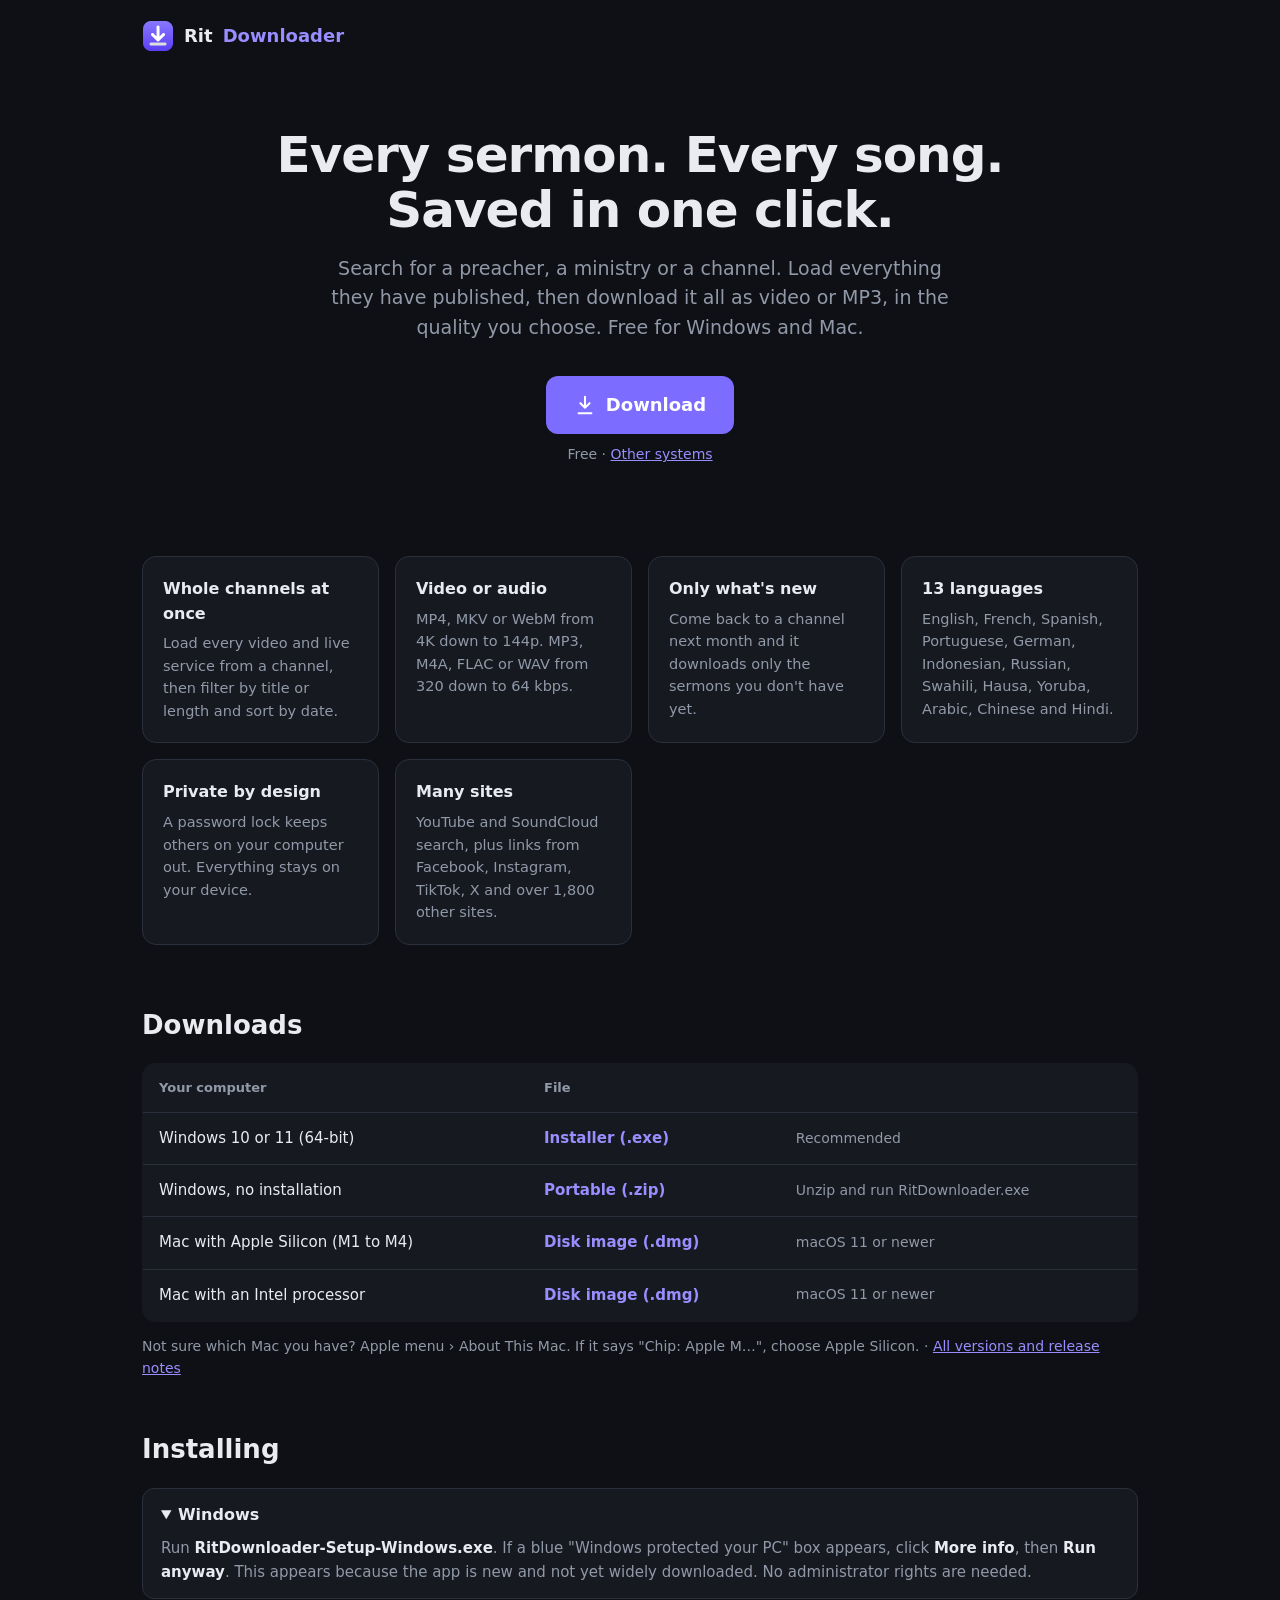
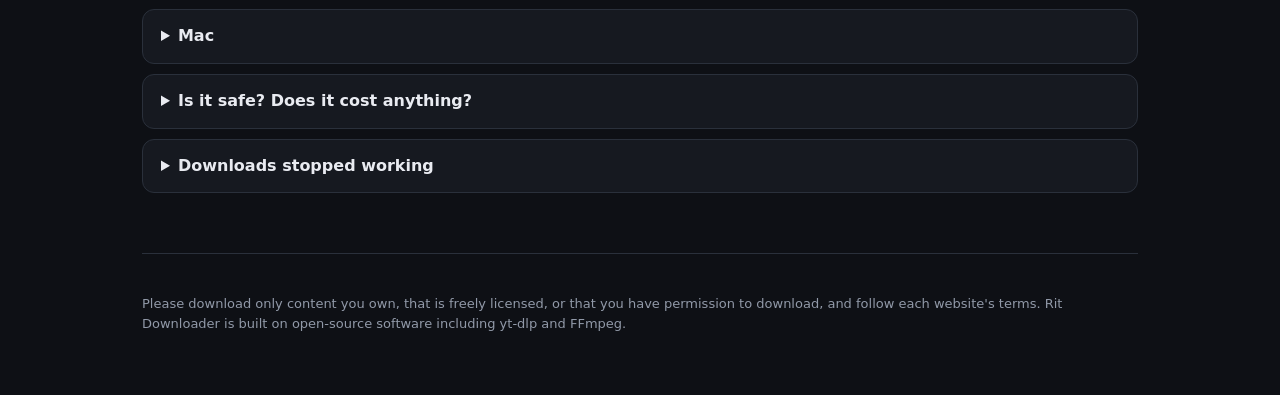
==== docs/index.html @ 05c0d30e "Rit Downloader 1.0.0 Search YouTube and 1,800+ sites, load whole channels and bulk-download video or" ====
<!doctype html>
<html lang="en">
<head>
<meta charset="utf-8">
<meta name="viewport" content="width=device-width, initial-scale=1">
<title>Rit Downloader: save sermons, music and videos in bulk</title>
<meta name="description" content="Free app for Windows and Mac. Search for a preacher or channel, load every video, and download them all as video or MP3 in the quality you choose.">
<link rel="icon" href="icon.png">
<style>
  :root { --bg:#0e1015; --s:#161920; --s2:#1d2129; --b:#2a303b; --t:#e9ebf1; --m:#9199a8; --a:#7c6cff; --a2:#9a8dff; }
  * { box-sizing: border-box; }
  body { margin:0; background:var(--bg); color:var(--t); font:16px/1.55 "Segoe UI", system-ui, -apple-system, sans-serif; }
  .wrap { max-width:1040px; margin:0 auto; padding:0 22px; }
  header { display:flex; align-items:center; gap:10px; padding:20px 0; font-weight:600; font-size:18px; }
  header img { width:32px; height:32px; }
  header b { color:var(--a2); }
  .hero { text-align:center; padding:56px 0 30px; }
  h1 { font-size:clamp(32px,5vw,50px); line-height:1.1; margin:0 0 16px; letter-spacing:-.02em; }
  .lead { color:var(--m); font-size:19px; max-width:640px; margin:0 auto 34px; }
  .cta { display:inline-flex; flex-direction:column; align-items:center; gap:10px; }
  .btn { display:inline-flex; align-items:center; gap:10px; background:var(--a); color:#fff; text-decoration:none; font-weight:650; font-size:18px; padding:15px 28px; border-radius:12px; }
  .btn:hover { background:var(--a2); }
  .btn svg { width:22px; height:22px; fill:none; stroke:currentColor; stroke-width:2.2; stroke-linecap:round; stroke-linejoin:round; }
  .small { color:var(--m); font-size:14px; }
  .small a { color:var(--a2); }
  .shot { margin:44px auto 0; max-width:960px; border:1px solid var(--b); border-radius:14px; overflow:hidden; box-shadow:0 20px 60px rgba(0,0,0,.5); background:var(--s); }
  .shot img { display:block; width:100%; }
  .grid { display:grid; grid-template-columns:repeat(auto-fit,minmax(230px,1fr)); gap:16px; margin:60px 0; }
  .card { background:var(--s); border:1px solid var(--b); border-radius:14px; padding:20px; }
  .card h3 { margin:0 0 6px; font-size:16px; }
  .card p { margin:0; color:var(--m); font-size:14.5px; }
  h2 { font-size:26px; margin:0 0 18px; }
  table { width:100%; border-collapse:collapse; background:var(--s); border:1px solid var(--b); border-radius:14px; overflow:hidden; }
  td, th { padding:14px 16px; border-bottom:1px solid var(--b); text-align:left; font-size:15px; }
  th { color:var(--m); font-weight:600; font-size:13px; }
  td a { color:var(--a2); font-weight:600; text-decoration:none; }
  .steps { color:var(--m); font-size:15px; }
  .steps b { color:var(--t); }
  details { background:var(--s); border:1px solid var(--b); border-radius:12px; padding:14px 18px; margin-bottom:10px; }
  summary { cursor:pointer; font-weight:600; }
  details p { color:var(--m); margin:10px 0 0; font-size:15px; }
  footer { color:var(--m); font-size:13px; padding:40px 0 60px; border-top:1px solid var(--b); margin-top:60px; }
</style>
</head>
<body>
<div class="wrap">
  <header><img src="icon.png" alt=""> Rit <b>Downloader</b></header>

  <section class="hero">
    <h1>Every sermon. Every song.<br>Saved in one click.</h1>
    <p class="lead">Search for a preacher, a ministry or a channel. Load everything they have published, then download it all as video or MP3, in the quality you choose. Free for Windows and Mac.</p>
    <div class="cta">
      <a class="btn" id="mainBtn" href="#downloads">
        <svg viewBox="0 0 24 24"><path d="M12 3v12M7 10l5 5 5-5M5 21h14"/></svg>
        <span id="mainLabel">Download</span>
      </a>
      <span class="small" id="mainNote">Free &middot; <a href="#downloads">Other systems</a></span>
    </div>
    <div class="shot"><img src="screenshot.png" alt="Rit Downloader showing a channel's sermons ready to download" onerror="this.parentNode.remove()"></div>
  </section>

  <section class="grid">
    <div class="card"><h3>Whole channels at once</h3><p>Load every video and live service from a channel, then filter by title or length and sort by date.</p></div>
    <div class="card"><h3>Video or audio</h3><p>MP4, MKV or WebM from 4K down to 144p. MP3, M4A, FLAC or WAV from 320 down to 64 kbps.</p></div>
    <div class="card"><h3>Only what's new</h3><p>Come back to a channel next month and it downloads only the sermons you don't have yet.</p></div>
    <div class="card"><h3>13 languages</h3><p>English, French, Spanish, Portuguese, German, Indonesian, Russian, Swahili, Hausa, Yoruba, Arabic, Chinese and Hindi.</p></div>
    <div class="card"><h3>Private by design</h3><p>A password lock keeps others on your computer out. Everything stays on your device.</p></div>
    <div class="card"><h3>Many sites</h3><p>YouTube and SoundCloud search, plus links from Facebook, Instagram, TikTok, X and over 1,800 other sites.</p></div>
  </section>

  <section id="downloads">
    <h2>Downloads</h2>
    <table>
      <tr><th>Your computer</th><th>File</th><th></th></tr>
      <tr><td>Windows 10 or 11 (64-bit)</td><td><a data-file="RitDownloader-Setup-Windows.exe" href="#">Installer (.exe)</a></td><td class="small">Recommended</td></tr>
      <tr><td>Windows, no installation</td><td><a data-file="RitDownloader-Portable-Windows.zip" href="#">Portable (.zip)</a></td><td class="small">Unzip and run RitDownloader.exe</td></tr>
      <tr><td>Mac with Apple Silicon (M1 to M4)</td><td><a data-file="RitDownloader-macOS-AppleSilicon.dmg" href="#">Disk image (.dmg)</a></td><td class="small">macOS 11 or newer</td></tr>
      <tr><td>Mac with an Intel processor</td><td><a data-file="RitDownloader-macOS-Intel.dmg" href="#">Disk image (.dmg)</a></td><td class="small">macOS 11 or newer</td></tr>
    </table>
    <p class="small">Not sure which Mac you have? Apple menu &rsaquo; About This Mac. If it says "Chip: Apple M&hellip;", choose Apple Silicon. &middot; <a id="allReleases" href="#">All versions and release notes</a></p>
  </section>

  <section style="margin-top:50px">
    <h2>Installing</h2>
    <details open><summary>Windows</summary>
      <p class="steps">Run <b>RitDownloader-Setup-Windows.exe</b>. If a blue "Windows protected your PC" box appears, click <b>More info</b>, then <b>Run anyway</b>. This appears because the app is new and not yet widely downloaded. No administrator rights are needed.</p></details>
    <details><summary>Mac</summary>
      <p class="steps">Open the .dmg and drag <b>Rit Downloader</b> into <b>Applications</b>. The first time you open it, macOS may block it. On macOS 15 or newer, go to <b>System Settings &rsaquo; Privacy &amp; Security</b> and click <b>Open Anyway</b>. On older versions, right-click the app and choose <b>Open</b>. The app then appears in the menu bar at the top of the screen.</p></details>
    <details><summary>Is it safe? Does it cost anything?</summary>
      <p>It's free. It runs entirely on your own computer and doesn't collect or send any personal data. It connects only to the sites you download from and, to check for updates, to GitHub.</p></details>
    <details><summary>Downloads stopped working</summary>
      <p>Open <b>Settings &rsaquo; Update</b> in the app. Video sites change often and the download engine updates to keep up.</p></details>
  </section>

  <footer>
    Please download only content you own, that is freely licensed, or that you have permission to download, and follow each website's terms.
    Rit Downloader is built on open-source software including yt-dlp and FFmpeg.
  </footer>
</div>
<script>
  // Repository is detected from the GitHub Pages address (user.github.io/repo), or set it here:
  const REPO_OVERRIDE = "SirrJay/rit-downloader";
  const m = location.hostname.match(/^([\w-]+)\.github\.io$/);
  const repo = REPO_OVERRIDE || (m ? `${m[1]}/${location.pathname.split("/")[1]}` : "");
  const base = repo ? `https://github.com/${repo}/releases/latest/download/` : "#";
  document.querySelectorAll("[data-file]").forEach(a => a.href = repo ? base + a.dataset.file : "#");
  document.getElementById("allReleases").href = repo ? `https://github.com/${repo}/releases` : "#";

  const ua = navigator.userAgent, plat = navigator.userAgentData?.platform || navigator.platform || "";
  let file = null, label = "Download";
  if (/Win/i.test(plat) || /Windows/i.test(ua)) { file = "RitDownloader-Setup-Windows.exe"; label = "Download for Windows"; }
  else if (/Mac/i.test(plat) || /Macintosh/i.test(ua)) {
    file = "RitDownloader-macOS-AppleSilicon.dmg"; label = "Download for Mac";
    // Apple Silicon can't be detected reliably in every browser; the table below lists both.
    try {
      const c = document.createElement("canvas").getContext("webgl");
      const r = c && c.getExtension("WEBGL_debug_renderer_info") && c.getParameter(c.getExtension("WEBGL_debug_renderer_info").UNMASKED_RENDERER_WEBGL);
      if (r && /Intel|AMD|Radeon/i.test(r) && !/Apple/i.test(r)) { file = "RitDownloader-macOS-Intel.dmg"; label = "Download for Mac (Intel)"; }
    } catch (e) {}
  }
  if (file && repo) {
    document.getElementById("mainBtn").href = base + file;
    document.getElementById("mainLabel").textContent = label;
  }
</script>
</body>
</html>
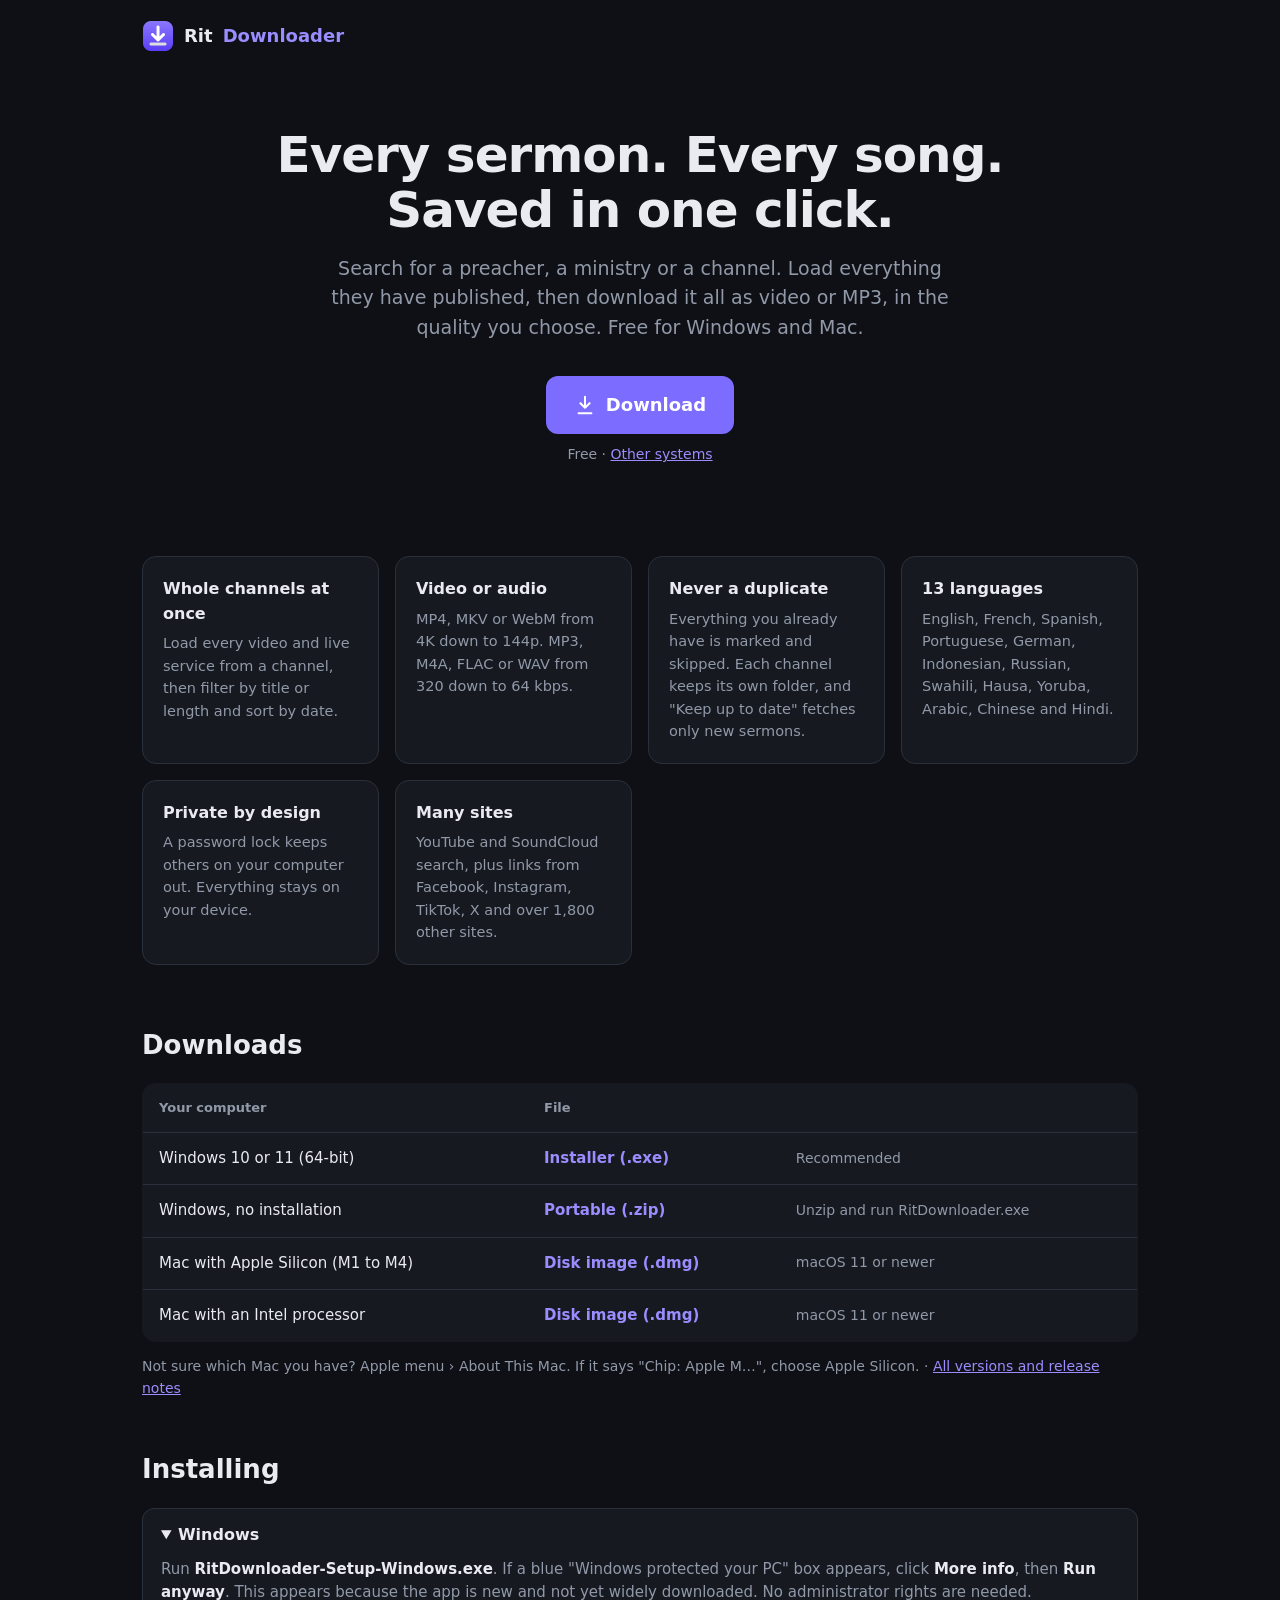
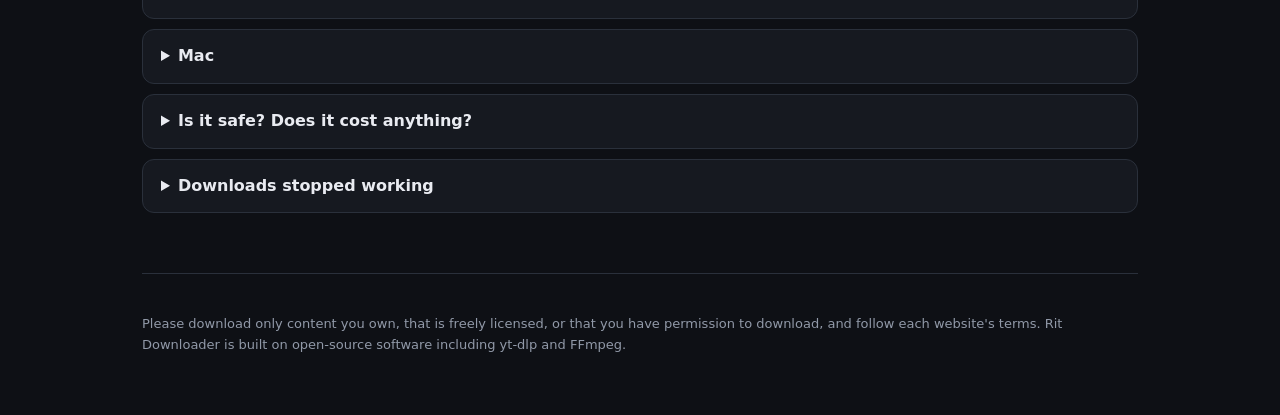
==== commit 8ea2ce89: "Rit Downloader 1.1.0: library, no duplicates, one folder per channel - Library (SQLite) remembers ev" ====
--- a/docs/index.html
+++ b/docs/index.html
@@ -62,7 +62,7 @@
   <section class="grid">
     <div class="card"><h3>Whole channels at once</h3><p>Load every video and live service from a channel, then filter by title or length and sort by date.</p></div>
     <div class="card"><h3>Video or audio</h3><p>MP4, MKV or WebM from 4K down to 144p. MP3, M4A, FLAC or WAV from 320 down to 64 kbps.</p></div>
-    <div class="card"><h3>Only what's new</h3><p>Come back to a channel next month and it downloads only the sermons you don't have yet.</p></div>
+    <div class="card"><h3>Never a duplicate</h3><p>Everything you already have is marked and skipped. Each channel keeps its own folder, and "Keep up to date" fetches only new sermons.</p></div>
     <div class="card"><h3>13 languages</h3><p>English, French, Spanish, Portuguese, German, Indonesian, Russian, Swahili, Hausa, Yoruba, Arabic, Chinese and Hindi.</p></div>
     <div class="card"><h3>Private by design</h3><p>A password lock keeps others on your computer out. Everything stays on your device.</p></div>
     <div class="card"><h3>Many sites</h3><p>YouTube and SoundCloud search, plus links from Facebook, Instagram, TikTok, X and over 1,800 other sites.</p></div>
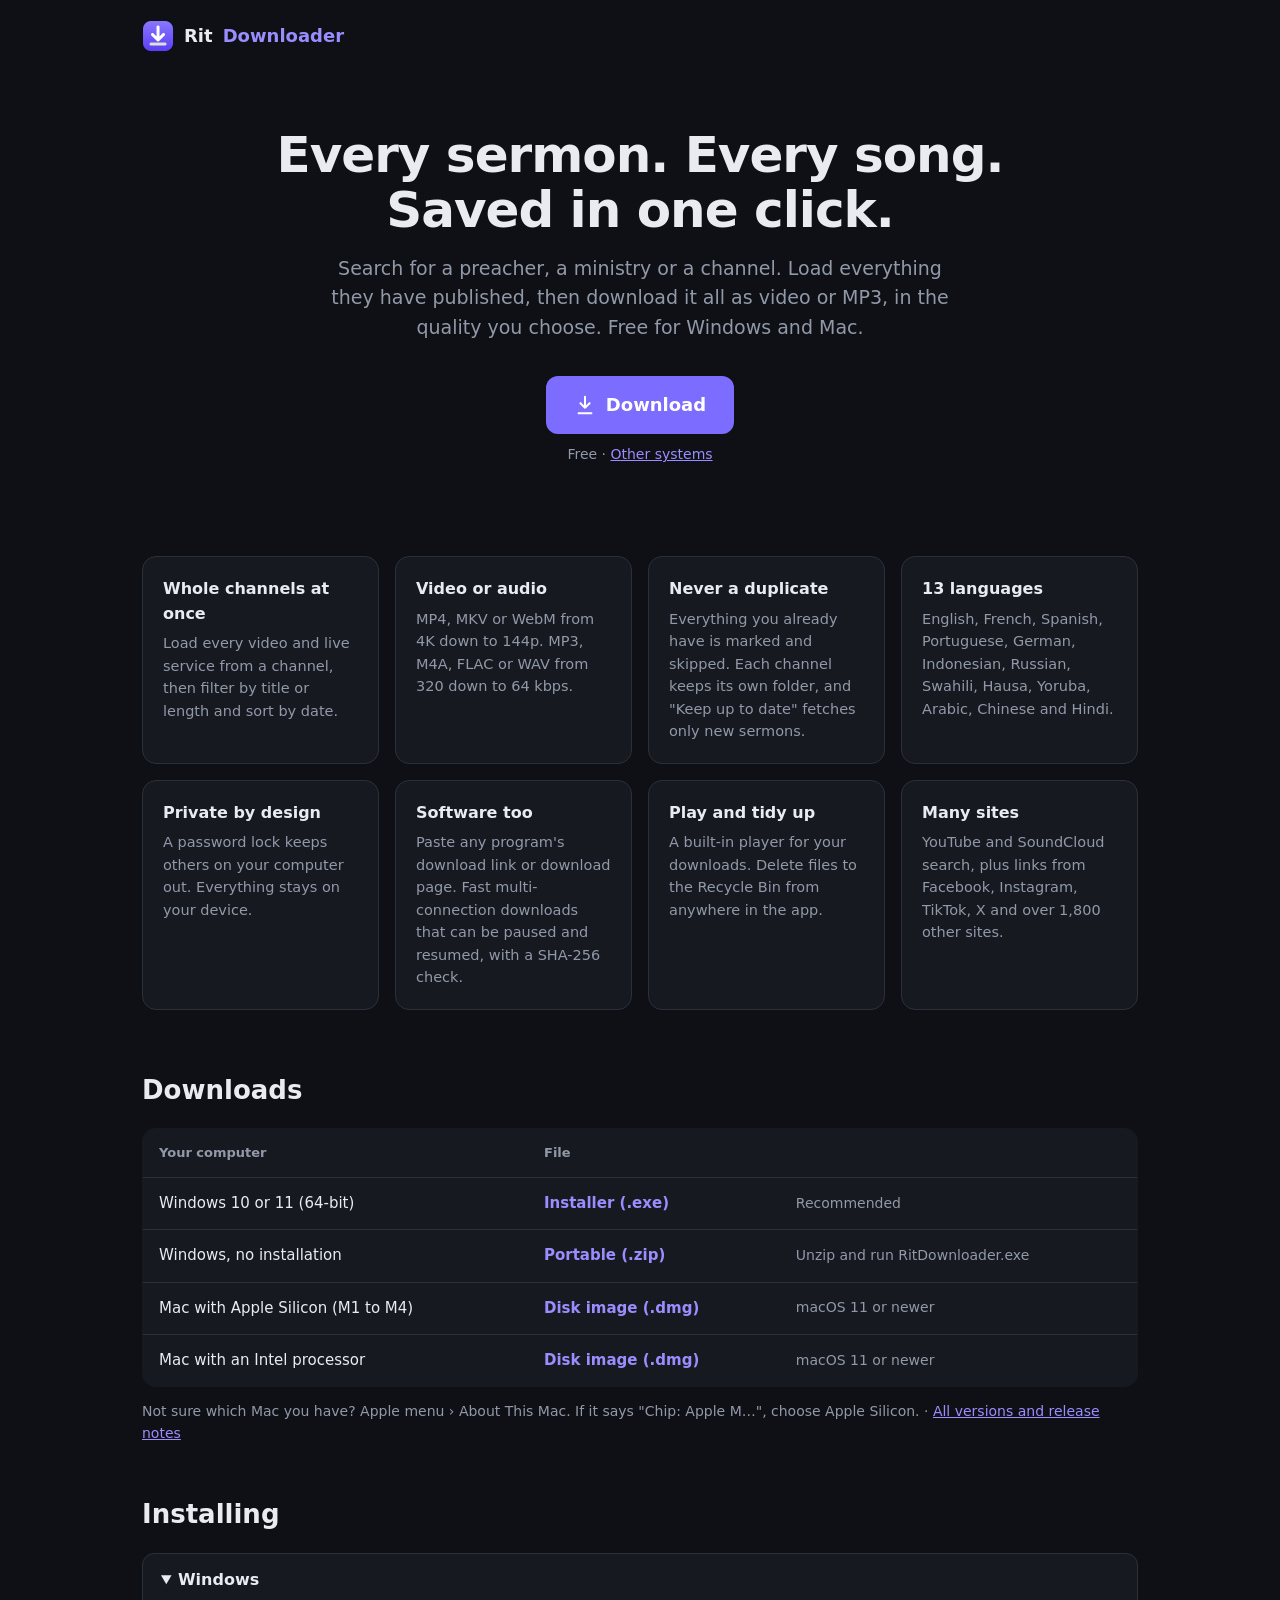
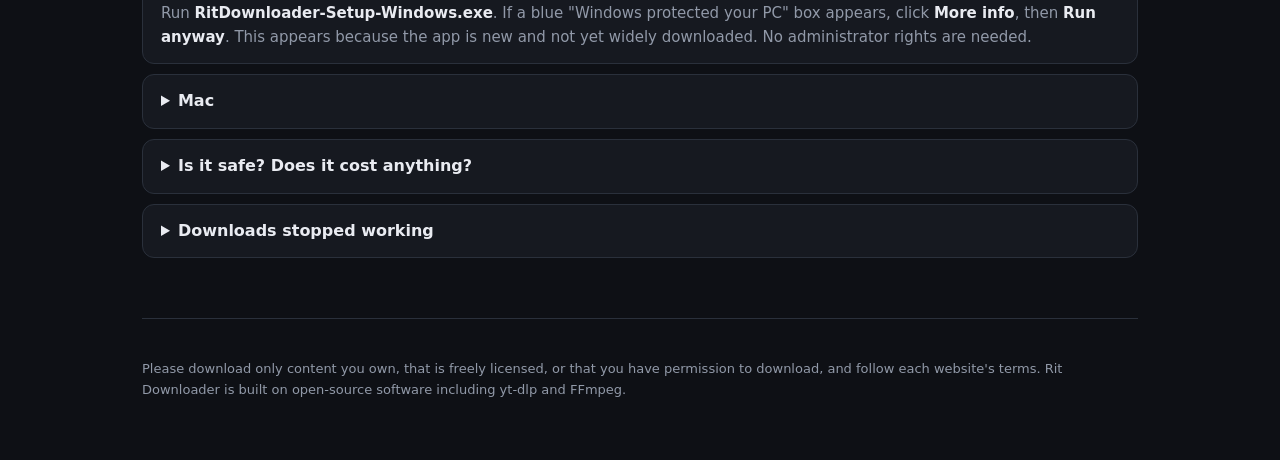
==== commit a933b602: "Rit Downloader 1.4.0: software & file downloads, built-in player, delete files - Paste a direct down" ====
--- a/docs/index.html
+++ b/docs/index.html
@@ -65,6 +65,8 @@
     <div class="card"><h3>Never a duplicate</h3><p>Everything you already have is marked and skipped. Each channel keeps its own folder, and "Keep up to date" fetches only new sermons.</p></div>
     <div class="card"><h3>13 languages</h3><p>English, French, Spanish, Portuguese, German, Indonesian, Russian, Swahili, Hausa, Yoruba, Arabic, Chinese and Hindi.</p></div>
     <div class="card"><h3>Private by design</h3><p>A password lock keeps others on your computer out. Everything stays on your device.</p></div>
+    <div class="card"><h3>Software too</h3><p>Paste any program's download link or download page. Fast multi-connection downloads that can be paused and resumed, with a SHA-256 check.</p></div>
+    <div class="card"><h3>Play and tidy up</h3><p>A built-in player for your downloads. Delete files to the Recycle Bin from anywhere in the app.</p></div>
     <div class="card"><h3>Many sites</h3><p>YouTube and SoundCloud search, plus links from Facebook, Instagram, TikTok, X and over 1,800 other sites.</p></div>
   </section>
 
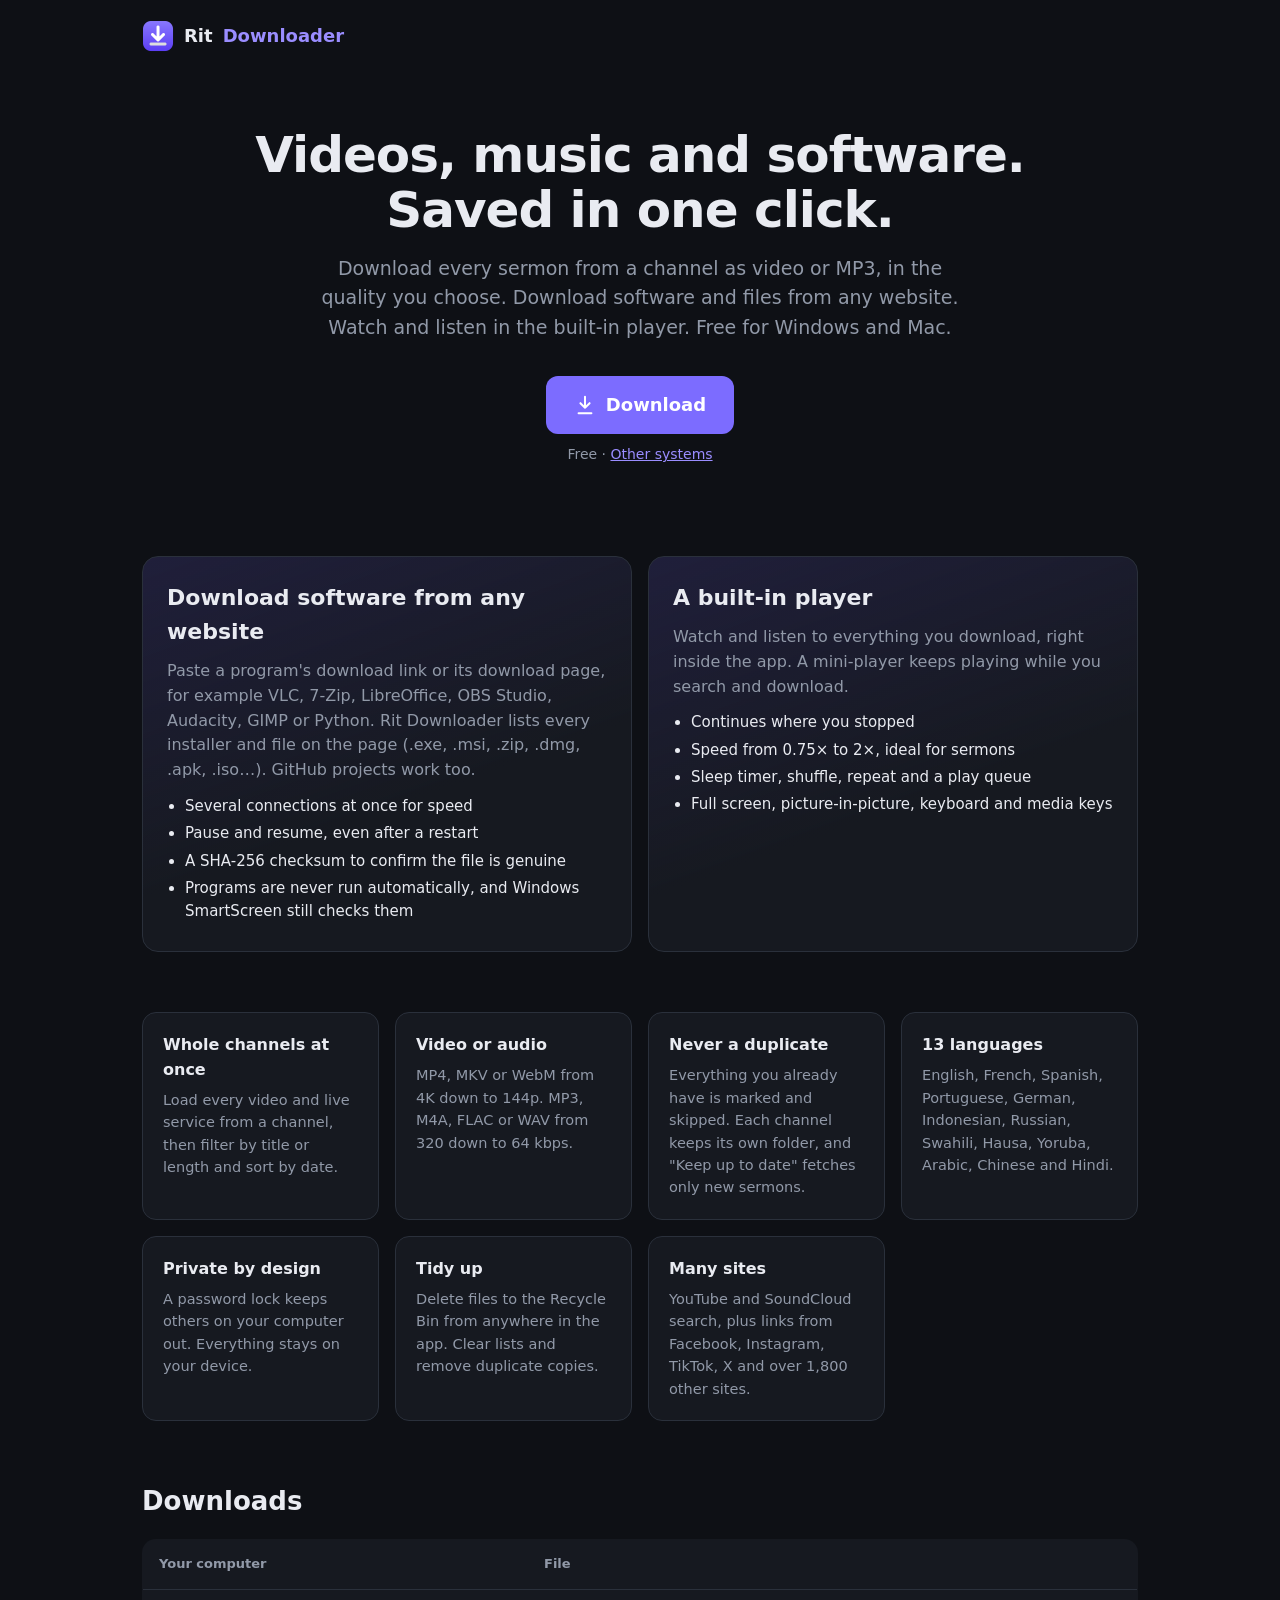
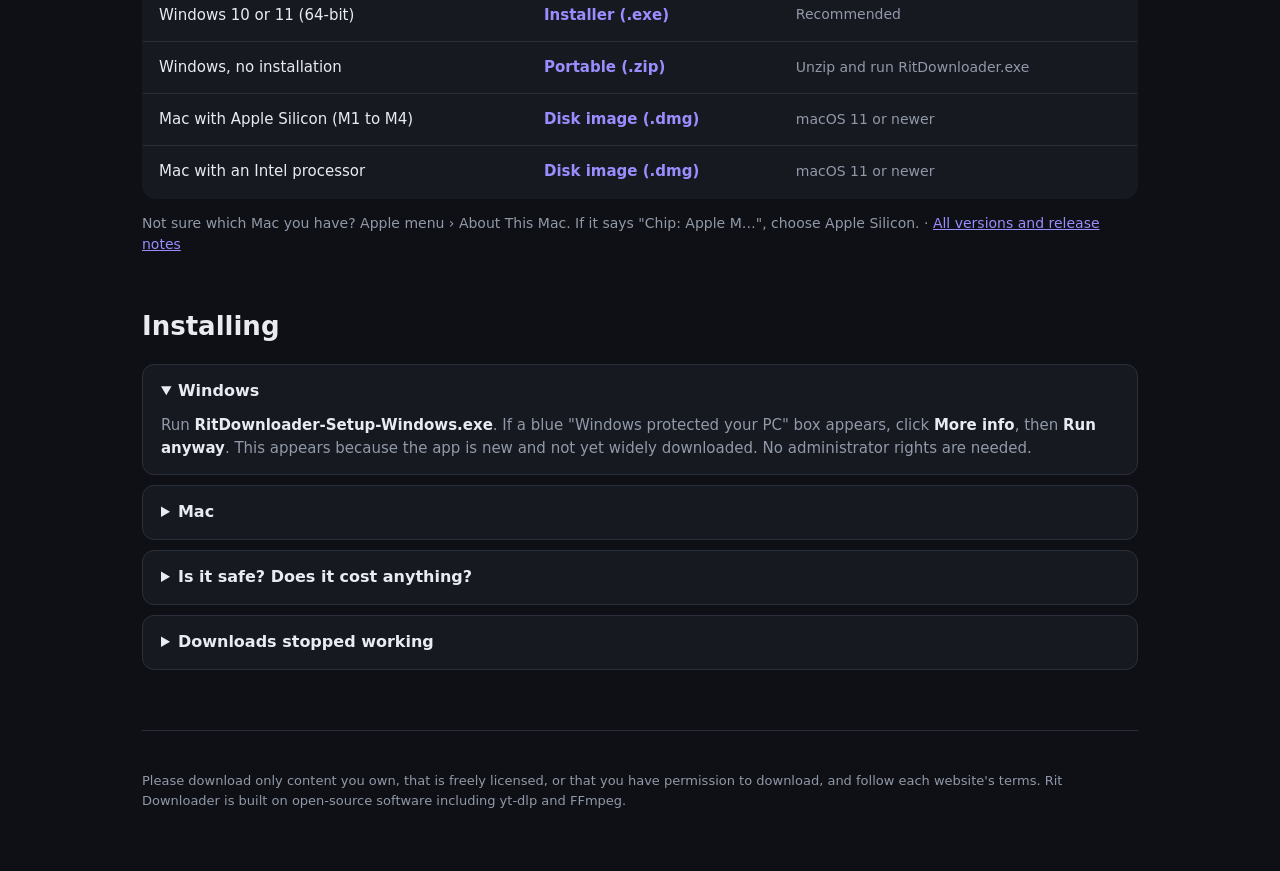
==== commit 9e91f73b: "Rit Downloader 1.5.0: professional built-in player, software downloads front and centre - New Player" ====
--- a/docs/index.html
+++ b/docs/index.html
@@ -3,7 +3,7 @@
 <head>
 <meta charset="utf-8">
 <meta name="viewport" content="width=device-width, initial-scale=1">
-<title>Rit Downloader: save sermons, music and videos in bulk</title>
+<title>Rit Downloader: videos, music and software downloader with a built-in player</title>
 <meta name="description" content="Free app for Windows and Mac. Search for a preacher or channel, load every video, and download them all as video or MP3 in the quality you choose.">
 <link rel="icon" href="icon.png">
 <style>
@@ -39,6 +39,13 @@
   details { background:var(--s); border:1px solid var(--b); border-radius:12px; padding:14px 18px; margin-bottom:10px; }
   summary { cursor:pointer; font-weight:600; }
   details p { color:var(--m); margin:10px 0 0; font-size:15px; }
+  .spot { display:grid; grid-template-columns:1fr 1fr; gap:16px; margin:60px 0 0; }
+  .spotcard { background:linear-gradient(160deg, rgba(124,108,255,.16), var(--s) 60%); border:1px solid var(--b); border-radius:16px; padding:24px; }
+  .spotcard h2 { font-size:22px; margin:0 0 10px; }
+  .spotcard p { color:var(--m); margin:0 0 12px; }
+  .spotcard ul { margin:0; padding-left:18px; color:var(--t); font-size:15px; }
+  .spotcard li { margin:4px 0; }
+  @media (max-width: 760px) { .spot { grid-template-columns:1fr; } }
   footer { color:var(--m); font-size:13px; padding:40px 0 60px; border-top:1px solid var(--b); margin-top:60px; }
 </style>
 </head>
@@ -47,8 +54,8 @@
   <header><img src="icon.png" alt=""> Rit <b>Downloader</b></header>
 
   <section class="hero">
-    <h1>Every sermon. Every song.<br>Saved in one click.</h1>
-    <p class="lead">Search for a preacher, a ministry or a channel. Load everything they have published, then download it all as video or MP3, in the quality you choose. Free for Windows and Mac.</p>
+    <h1>Videos, music and software.<br>Saved in one click.</h1>
+    <p class="lead">Download every sermon from a channel as video or MP3, in the quality you choose. Download software and files from any website. Watch and listen in the built-in player. Free for Windows and Mac.</p>
     <div class="cta">
       <a class="btn" id="mainBtn" href="#downloads">
         <svg viewBox="0 0 24 24"><path d="M12 3v12M7 10l5 5 5-5M5 21h14"/></svg>
@@ -59,14 +66,26 @@
     <div class="shot"><img src="screenshot.png" alt="Rit Downloader showing a channel's sermons ready to download" onerror="this.parentNode.remove()"></div>
   </section>
 
+  <section class="spot">
+    <div class="spotcard">
+      <h2>Download software from any website</h2>
+      <p>Paste a program's download link or its download page, for example VLC, 7-Zip, LibreOffice, OBS Studio, Audacity, GIMP or Python. Rit Downloader lists every installer and file on the page (.exe, .msi, .zip, .dmg, .apk, .iso…). GitHub projects work too.</p>
+      <ul><li>Several connections at once for speed</li><li>Pause and resume, even after a restart</li><li>A SHA-256 checksum to confirm the file is genuine</li><li>Programs are never run automatically, and Windows SmartScreen still checks them</li></ul>
+    </div>
+    <div class="spotcard">
+      <h2>A built-in player</h2>
+      <p>Watch and listen to everything you download, right inside the app. A mini-player keeps playing while you search and download.</p>
+      <ul><li>Continues where you stopped</li><li>Speed from 0.75× to 2×, ideal for sermons</li><li>Sleep timer, shuffle, repeat and a play queue</li><li>Full screen, picture-in-picture, keyboard and media keys</li></ul>
+    </div>
+  </section>
+
   <section class="grid">
     <div class="card"><h3>Whole channels at once</h3><p>Load every video and live service from a channel, then filter by title or length and sort by date.</p></div>
     <div class="card"><h3>Video or audio</h3><p>MP4, MKV or WebM from 4K down to 144p. MP3, M4A, FLAC or WAV from 320 down to 64 kbps.</p></div>
     <div class="card"><h3>Never a duplicate</h3><p>Everything you already have is marked and skipped. Each channel keeps its own folder, and "Keep up to date" fetches only new sermons.</p></div>
     <div class="card"><h3>13 languages</h3><p>English, French, Spanish, Portuguese, German, Indonesian, Russian, Swahili, Hausa, Yoruba, Arabic, Chinese and Hindi.</p></div>
     <div class="card"><h3>Private by design</h3><p>A password lock keeps others on your computer out. Everything stays on your device.</p></div>
-    <div class="card"><h3>Software too</h3><p>Paste any program's download link or download page. Fast multi-connection downloads that can be paused and resumed, with a SHA-256 check.</p></div>
-    <div class="card"><h3>Play and tidy up</h3><p>A built-in player for your downloads. Delete files to the Recycle Bin from anywhere in the app.</p></div>
+    <div class="card"><h3>Tidy up</h3><p>Delete files to the Recycle Bin from anywhere in the app. Clear lists and remove duplicate copies.</p></div>
     <div class="card"><h3>Many sites</h3><p>YouTube and SoundCloud search, plus links from Facebook, Instagram, TikTok, X and over 1,800 other sites.</p></div>
   </section>
 
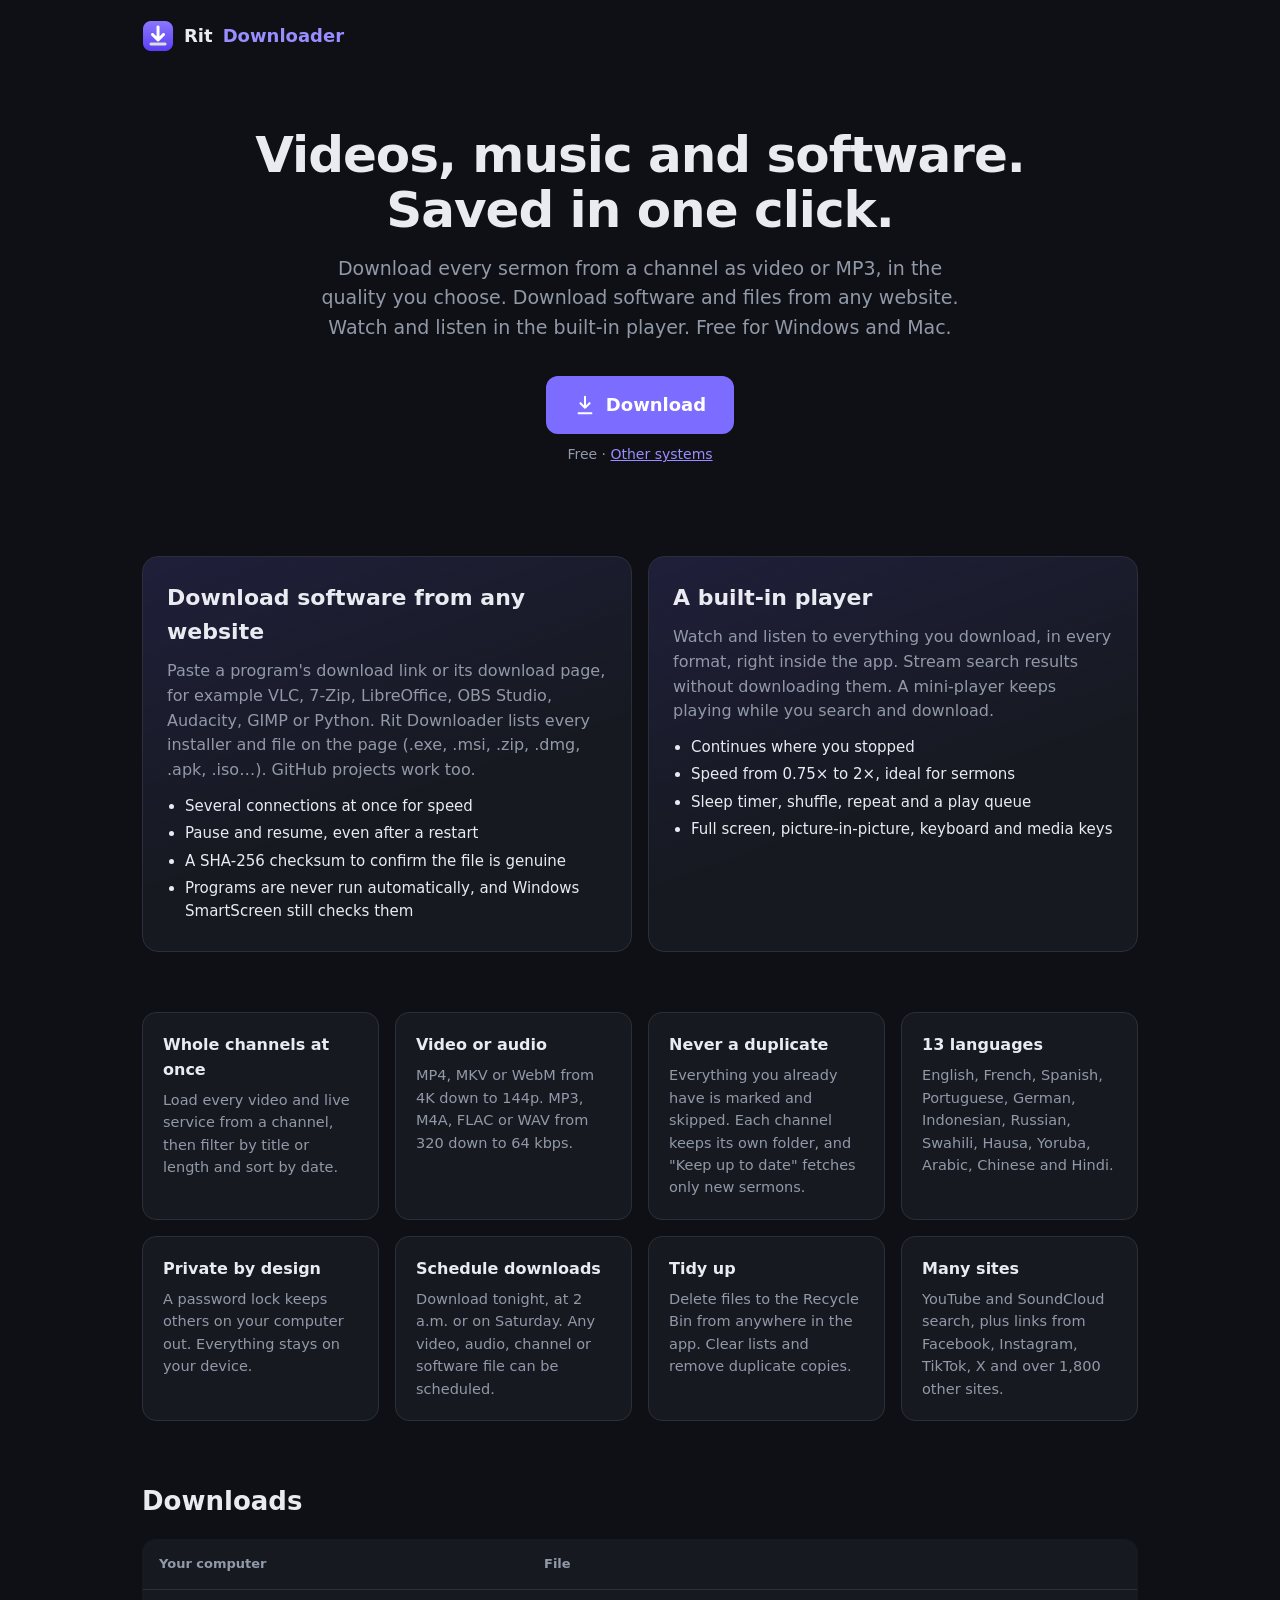
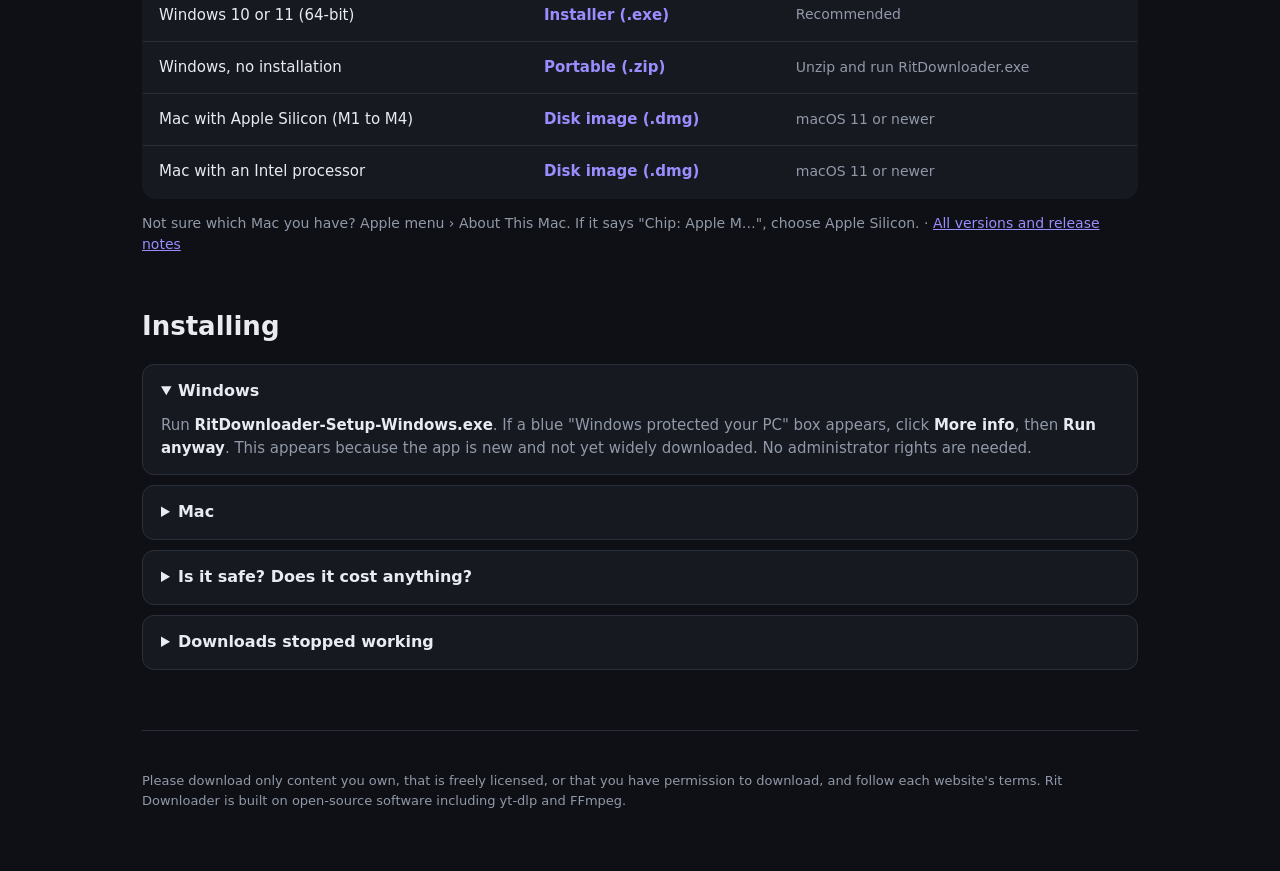
==== commit 06bab02a: "Rit Downloader 1.6.0: play every format, stream search results, per-tab search, scheduling - Player " ====
--- a/docs/index.html
+++ b/docs/index.html
@@ -74,7 +74,7 @@
     </div>
     <div class="spotcard">
       <h2>A built-in player</h2>
-      <p>Watch and listen to everything you download, right inside the app. A mini-player keeps playing while you search and download.</p>
+      <p>Watch and listen to everything you download, in every format, right inside the app. Stream search results without downloading them. A mini-player keeps playing while you search and download.</p>
       <ul><li>Continues where you stopped</li><li>Speed from 0.75× to 2×, ideal for sermons</li><li>Sleep timer, shuffle, repeat and a play queue</li><li>Full screen, picture-in-picture, keyboard and media keys</li></ul>
     </div>
   </section>
@@ -85,6 +85,7 @@
     <div class="card"><h3>Never a duplicate</h3><p>Everything you already have is marked and skipped. Each channel keeps its own folder, and "Keep up to date" fetches only new sermons.</p></div>
     <div class="card"><h3>13 languages</h3><p>English, French, Spanish, Portuguese, German, Indonesian, Russian, Swahili, Hausa, Yoruba, Arabic, Chinese and Hindi.</p></div>
     <div class="card"><h3>Private by design</h3><p>A password lock keeps others on your computer out. Everything stays on your device.</p></div>
+    <div class="card"><h3>Schedule downloads</h3><p>Download tonight, at 2 a.m. or on Saturday. Any video, audio, channel or software file can be scheduled.</p></div>
     <div class="card"><h3>Tidy up</h3><p>Delete files to the Recycle Bin from anywhere in the app. Clear lists and remove duplicate copies.</p></div>
     <div class="card"><h3>Many sites</h3><p>YouTube and SoundCloud search, plus links from Facebook, Instagram, TikTok, X and over 1,800 other sites.</p></div>
   </section>
